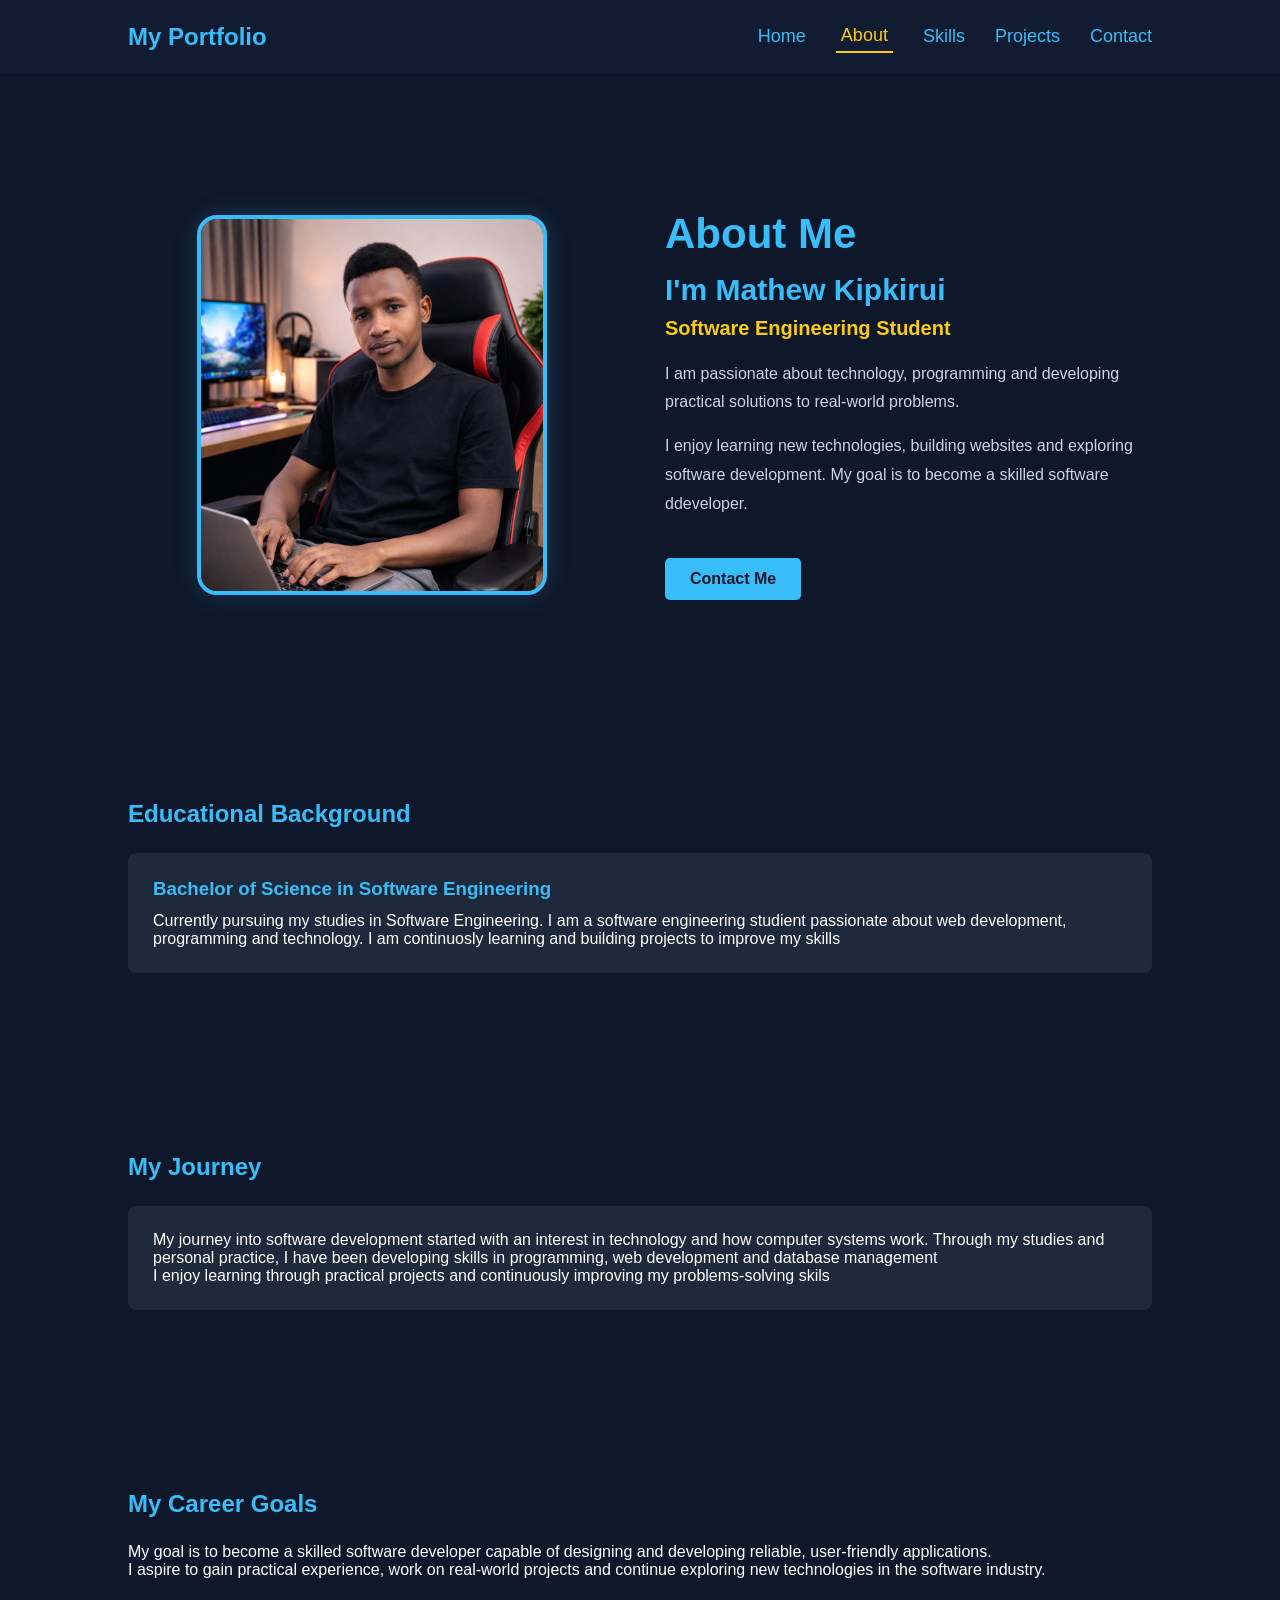
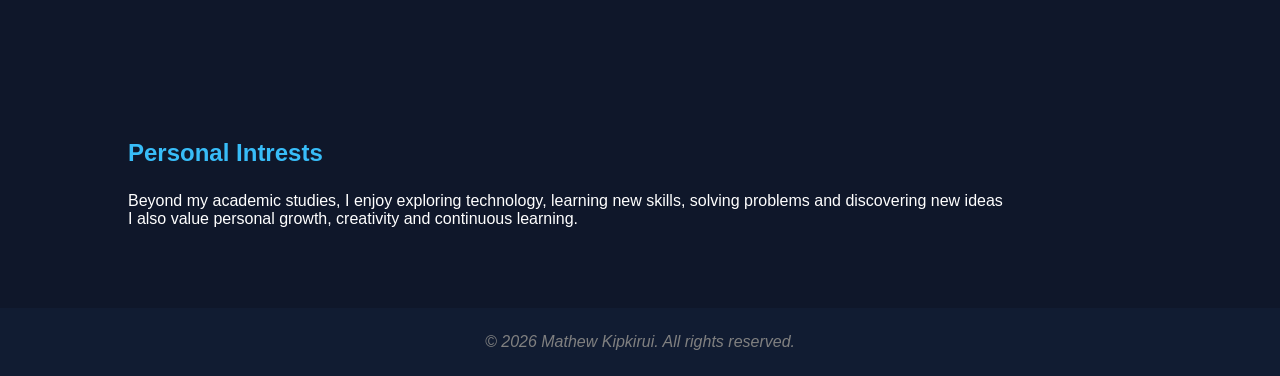
==== About.html @ 4ee6c103 "My portfolio" ====
<!DOCTYPE html>
<html lang="en">
<head>
    <meta charset="UTF-8">
    <link rel="stylesheet" href="style.css">
    <meta name="viewport" content="width=device-width, initial-scale=1.0">
    <title>Document</title>
</head>
<body>
    <header>
        <h2 class="logo">My Portfolio</h2>
        <button class="menu-toggle"
    onclick="toggleMenu()">☰</button>
        <nav id="nav-menu">
            <a href="Home.html">Home</a>
            <a href="About.html">About</a>
            <a href="Skills.html">Skills</a>
            <a href="Projects.html">Projects</a>
            <a href="Contact.html">Contact</a>
        </nav>
    </header>
    <section class="about">
        <div class="about-container">
            <div class="about-image">
                 <img src="images/file_0000000068a871fdb8680051ba57135e.png" alt="Mathew Kipkirui">
            </div>
        <div class="about-content">
            <h1>About Me</h1>
            <h2>I'm Mathew Kipkirui</h2>
            <h3>Software Engineering Student</h3>
            <p>
                I am passionate about technology, programming and developing practical solutions to real-world problems.
            </p>
            <p>
                I enjoy learning new technologies, building websites and exploring software development. My goal is to become a skilled software ddeveloper.
            </p>
            <a href="Contact.html" class="btn">Contact Me</a>
        </div>
    </section>

    <section class="education">
        <h2>Educational Background</h2>
        <div class="project-card">
            <h3>Bachelor of Science in Software Engineering</h3>

            <p>Currently pursuing my studies in Software Engineering.
                I am a software engineering studient passionate about web development, programming and technology. 
                I am continuosly learning and building projects to improve my skills
            </p>
        </div>
    </section>

    <section class="journey">
        <h2>My Journey</h2>
        <div class="project-card">
        <p>
            My journey into software development started with an interest in technology and how computer systems work.
            Through my studies and personal practice, I have been developing skills in programming, web development and database management
        </p>
        <p>
            I enjoy learning through practical projects and continuously improving my problems-solving skils
        </p>
        </div>

    </section>
    <section class="goals">
        <h2>My Career Goals</h2>

        <p>
            My goal is to become a skilled software developer capable of designing and developing reliable, user-friendly applications.
        </p>
        <p>
            I aspire to gain practical experience, work on real-world projects and continue exploring new technologies in the software industry.
        </p>
    </section>

    <section class="interest">
        <h2>Personal Intrests</h2>
        <p>
            Beyond my academic studies, I enjoy exploring technology, learning new skills, solving problems and discovering new ideas
        </p>
        <p>
            I also value personal growth, creativity and continuous learning.
        </p>
    </section>
    <footer>
        <p><i>&copy; 2026 Mathew Kipkirui. All rights reserved.</i></p>
    </footer>

    <script src="script.js"></script>
</body>
</html>
---- style.css ----
* {
    margin: 0;
    padding: 0;
    box-sizing: border-box;
    scroll-behavior: smooth;
}

body{
    font-family: arial, sans-serif;
    background: #0f172a;
    color: white;
    padding-top: 90px;

}
header{
    display: flex;
    position: fixed;
    top: 0;
    left: 0;
    width: 100%;
    z-index: 1000;
    justify-content: space-between;
    align-items: center;
    padding: 20px 10%;
    background: #111c32;
    box-sizing: border-box;
}
html{
    scroll-behavior: smooth;
    scroll-padding-top: 90px;
}
.logo{
    color: #38bdf8;
    margin: 0;
}
nav{
    display: flex;
    align-items: center;
    gap: 30px;
}
nav a{
    color: #38bdf8;
    text-decoration: none;
    font-size: 18px;
    transition: 0.3s;

}
nav a.active{
    color: #facc15;
    border-bottom: 2px solid #facc15;
    padding: 5px;
}
nav a:hover{
    color: #facc15;

}

section{
    padding: 80px 10%;
}

.hero{
    min-height: 100vh;
    display: flex;
    align-items: center;
    justify-content: space-between;
    gap: 40px;
    background: #111c32;
    color: white;
    padding-top: 120px;
}

.hero h1{
    font-size: 50px;
    color: #38bdf8;
    margin: 15px 0;
}
.hero-text{
    flex: 1;
}

.hero-image{
    flex: 1;
    display: flex;
    justify-content: center;
    cursor: pointer;
    transition: 0.5s ease;
}
.hero-image img{
    width: 300px;
    height: 300px;
    object-fit: cover;
    object-position: center top;
    border-radius: 50%;
    border: 5px solid #38bdf8;
    box-shadow: 0 0 25px rgba(56, 189, 248, 0.3);
    
}
.hero-image img:hover{
    opacity: 0.8;
    filter: brightness(1.1);
}
.menu-toggle{
    display: none;
    background: none;
    border: none;
    color: white;
    font-size: 28px;
    cursor: pointer;
}

@media screen and (max-width: 768px) {
    header{
        flex-direction: row;
        padding: 15px 5%;
        gap: 15px;
        position: fixed;
        top: 0;
        left: 0;
        width: 100%;
        box-sizing: border-box;
        display: flex;
        justify-content: space-between;
        align-items: center;

    }
    .logo{
        font-size: 22px;
    }
    .menu-toggle{
        display: block;
    }
    nav{
        display: none;
        position: absolute;
        top: 100%;
        left: 0;
        width: 100%;
        background: #111c32;
        flex-direction: column;
        align-items: center;
        justify-content: center;
        gap: 20px;
        padding: 20px 0;
    }
    nav a{
        font-size: 15px;
    }
    nav.active{
        display: flex;

        
    }
    .hero {
        flex-direction: column-reverse;
        text-align: center;
        justify-content: center;
        padding: 40px 5%;
        gap: 30px;
    }

    .hero-image img{
        width: 220px;
        height: 220px;
        max-width: 100%;
    }
    .about-container{
        flex-direction: column;
        text-align: center;
    }
    .about-image img{
        width: 240px;
        height: 280px;
    }
    .about-content h1{
        font-size: 32px;
    }
    .about-content h2{
        font-size: 25px;
        }
    
}

.btn{
    display: inline-block;
    margin-top: 25px;
    padding: 12px 25px;
    background: #38bdf8;
    color: #0f172a;
    text-decoration: none;
    border-radius: 5px;
    font-weight: bold;
}

section h2{
    margin-bottom: 25px;
    color: #38bdf8;
}

.skills {
    display: flex;
    flex-wrap: wrap;
    gap: 15px;
}

.skills span {
    background: #1e293b;
    padding: 15px 25px;
    border-radius: 8px;
}

.project-card{
    background: #1e293b;
    padding: 25px;
    margin-bottom: 20px;
    border-radius: 8px;
}
.project-card h3 {
    margin-bottom: 12px;
    color: #38bdf8;
}
#about p, #contact p {
    line-height: 1.8;
}

footer {
    text-align: center;
    padding: 25px;
    background: #111c32;
    color: grey;
}
.social-icons {
    display: flex;
    gap: 20px;
    margin-top: 20px;
}
.social-icons a{
    display: inline-block;
    padding: 8px 10px;
    background: #00abf0;
    color: white;
    text-decoration: none;
    border-radius: 8px;
    font-size: 16px;

}
.social-icons a:hover{
    background: #0077b5;
}
.hero-content{
    max-width: 600px;
}

.hero-content h3{
    font-size: 20px;
    color: #00bcd4;
}

.hero-content h1{
    font-size: 45px;
    margin: 15px 0;

}
.hero-content h1 span{
    color: #00bcd4;
}
.hero-content p{
    font-size: 16px;
    line-height: 1.8;
    color: #ccc;
}
.hero-buttons{
    margin-top: 30px;
    display: flex;
    gap: 15px;
}


/* ABOUT PAGE */

.about {
    min-height: 70vh;
    display: flex;
    align-items: center;
    background: #0f172a;
}

.about-container {
    display: flex;
    align-items: center;
    justify-content: space-between;
    gap: 50px;
    width: 100%;
}

.about-image {
    flex: 1;
    display: flex;
    justify-content: center;
}

.about-image img {
    width: 350px;
    height: 380px;
    object-fit: cover;
    border-radius: 20px;
    border: 4px solid #38bdf8;
    box-shadow: 0 0 25px rgba(56, 189, 248, 0.2);
    object-position: center top;
}

.about-content {
    flex: 1;
}

.about-content h1 {
    font-size: 42px;
    color: #38bdf8;
    margin-bottom: 15px;
}

.about-content h2 {
    font-size: 30px;
    margin-bottom: 10px;
}

.about-content h3 {
    color: #facc15;
    font-size: 20px;
    margin-bottom: 20px;
}

.about-content p {
    font-size: 16px;
    line-height: 1.8;
    margin-bottom: 15px;
    color: #cbd5e1;
}

.about-btn {
    display: inline-block;
    margin-top: 15px;
    padding: 12px 25px;
    background: #38bdf8;
    color: #0f172a;
    text-decoration: none;
    border-radius: 5px;
    font-weight: bold;
    transition: 0.3s;
}

.about-btn:hover {
    background: #facc15;
}
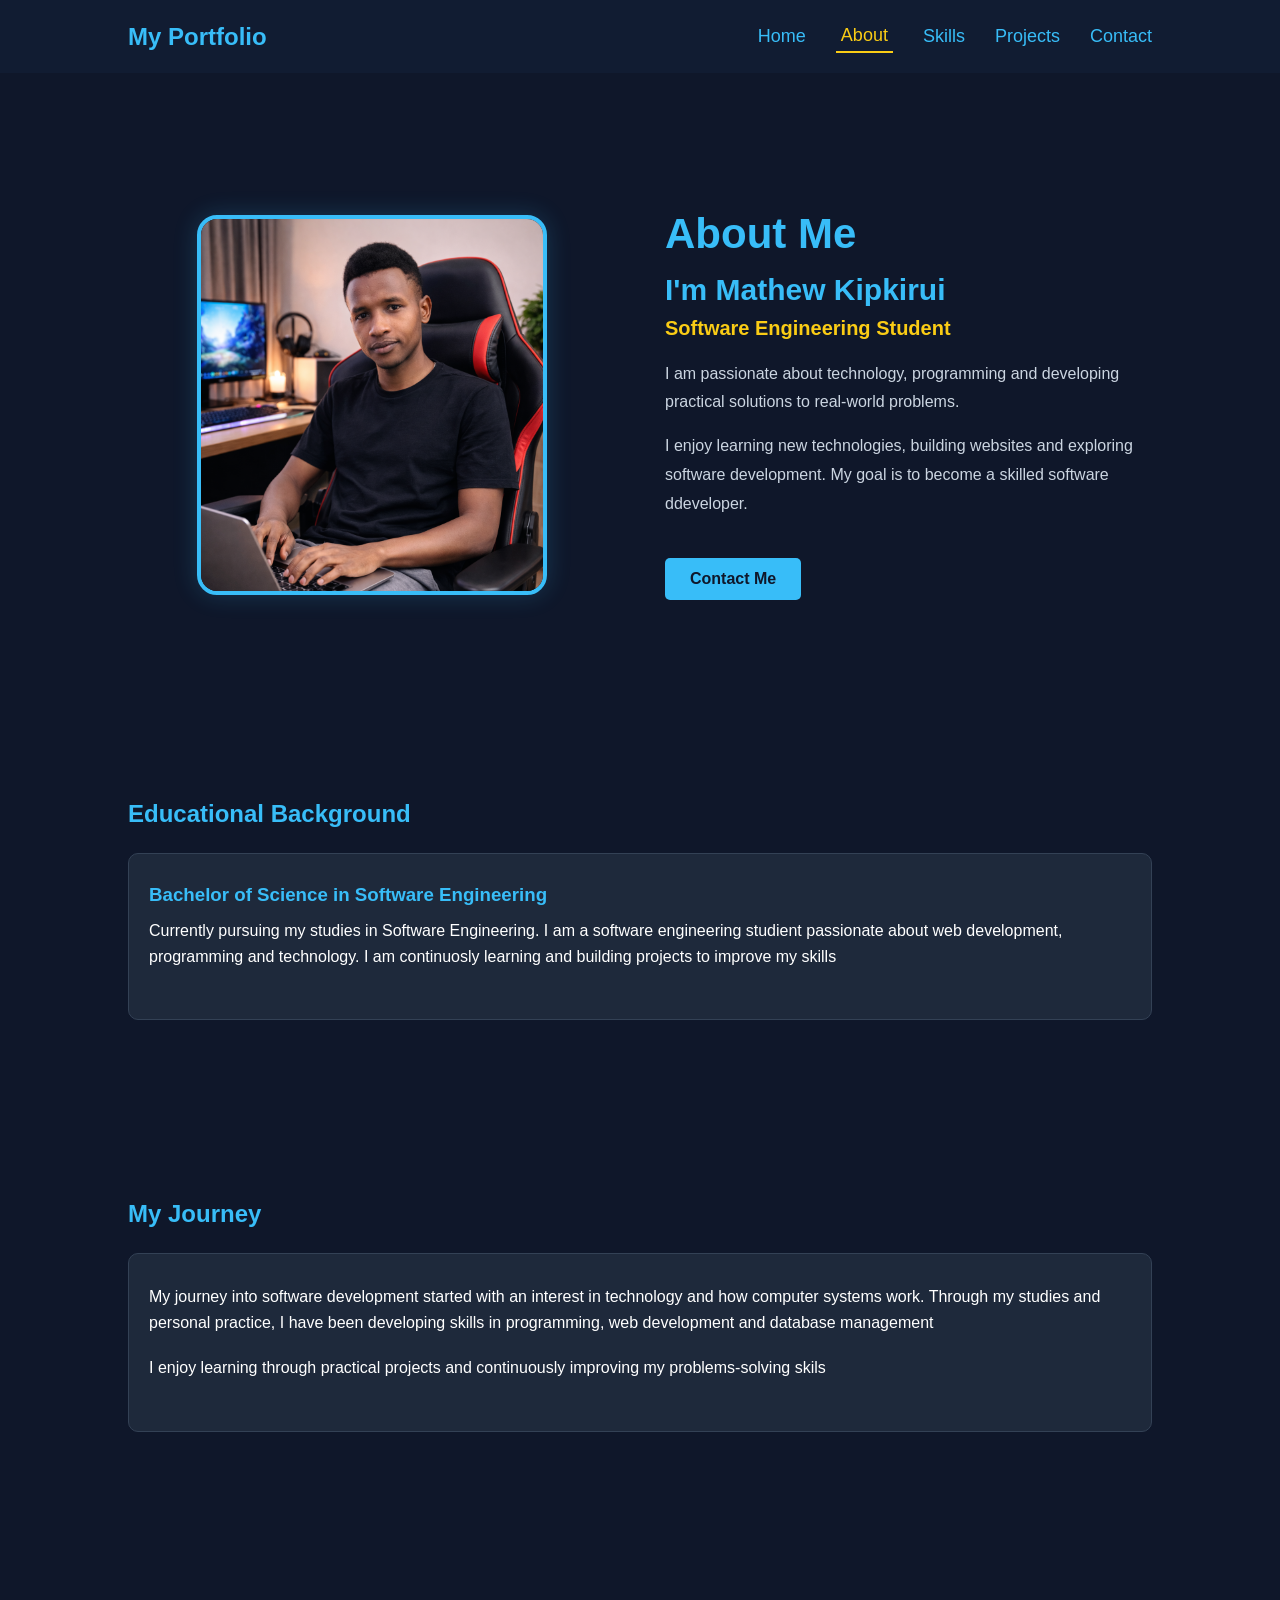
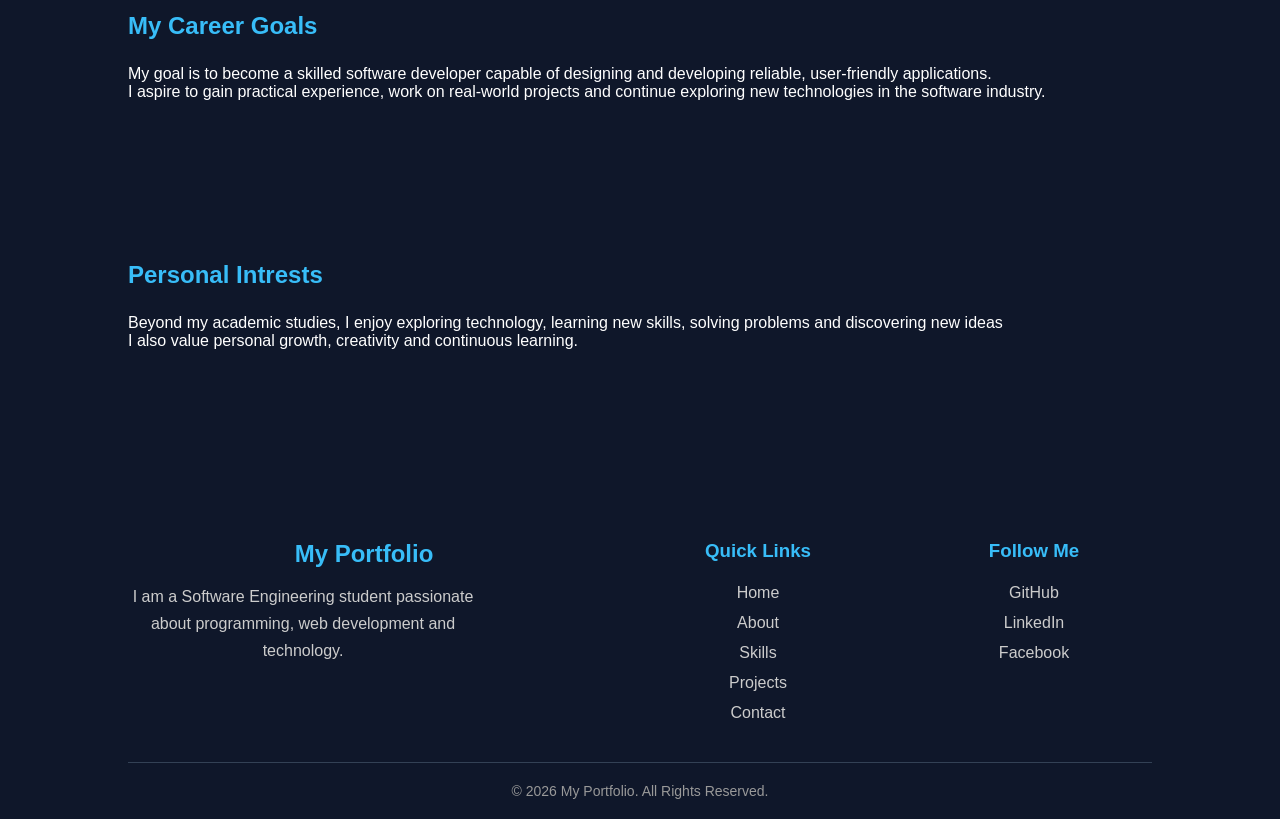
==== commit 0595d97c: "my portfolio" ====
--- a/About.html
+++ b/About.html
@@ -83,9 +83,48 @@
             I also value personal growth, creativity and continuous learning.
         </p>
     </section>
-    <footer>
-        <p><i>&copy; 2026 Mathew Kipkirui. All rights reserved.</i></p>
-    </footer>
+    
+
+<footer class="footer">
+
+    <div class="footer-container">
+
+        <div class="footer-about">
+            <h2>My Portfolio</h2>
+            <p>
+                I am a Software Engineering student
+                passionate about programming, web development
+                and technology.
+            </p>
+        </div>
+
+        <div class="footer-links">
+            <h3>Quick Links</h3>
+            <a href="Home.html">Home</a>
+            <a href="About.html">About</a>
+            <a href="Skills.html">Skills</a>
+            <a href="Projects.html">Projects</a>
+            <a href="Contact.html">Contact</a>
+        </div>
+
+        <div class="footer-social">
+            <h3>Follow Me</h3>
+            <a href="https://github.com/kipkirui-eng"
+               target="_blank">GitHub</a>
+            <a href="#" target="_blank">LinkedIn</a>
+            <a href="#" target="_blank">Facebook</a>
+        </div>
+
+    </div>
+
+    <div class="footer-bottom">
+        <p>
+            &copy; 2026 My Portfolio.
+            All Rights Reserved.
+        </p>
+    </div>
+
+</footer>
 
     <script src="script.js"></script>
 </body>
--- a/style.css
+++ b/style.css
@@ -177,8 +177,52 @@
     }
     .about-content h2{
         font-size: 25px;
-        }
+    }
+    .skills-container{
+        grid-template-columns: 1fr;
+    }
+    .project-container{
+        grid-template-columns: 2, 1fr;
+    }
+    .contact-section{
+        padding: 45px 6%;
+    }
+    .contact-container{
+        grid-template-columns: 1fr;
+    }
+    .contact-section h1{
+        font-size: 28px;
+    }
+    .contact-info,
+    .contact-form{
+        padding: 22px;
+    }
+    .footer{
+        padding: 40px 7% 20px;
+    }
+    .footer-container{
+        grid-template-columns: 1fr;
+        gap: 30px;
+    }
+    .footer-about p{
+        max-width: 100%;
+    }
+    .footer-bottom{
+        line-height: 1.6;
+    }
+
     
+}
+@media (max-width: 480px) {
+    .skills-container{
+        grid-template-columns: 1fr;
+    }
+    .project-container{
+        grid-template-columns: 1fr;
+    }
+    .project-section{
+        padding: 40px 6%
+    }
 }
 
 .btn{
@@ -274,9 +318,6 @@
     display: flex;
     gap: 15px;
 }
-
-
-/* ABOUT PAGE */
 
 .about {
     min-height: 70vh;
@@ -352,3 +393,226 @@
 .about-btn:hover {
     background: #facc15;
 }
+.skills-section{
+    padding: 80px 10%;
+    text-align: center;
+}
+.skills-section h1{
+    font-size: 35px;
+    margin-bottom: 15px;
+    color: #666;
+}
+.skills-section > p{
+    margin-bottom: 40px;
+    color: #666;
+
+}
+.skills-container{
+    display: grid;
+    grid-template-columns: repeat(3, 1fr);
+    gap: 25px;
+}
+.skills-card{
+    background: #1e293b;
+    padding: 30px 20px;
+    border-radius: 10px;
+    transition: 0.3s;
+    
+    
+}
+.skills-card h3{
+    color: #38bdf8;
+    margin-bottom: 15px;
+   
+}
+.skill-card p{
+    color: white;
+     line-height: 1.6;
+
+}
+.skills-card:hover{
+    transform: translate(-10px);
+}
+.skills-progress{
+    width: 100%;
+    height: 8px;
+    background: #334155;
+    border-radius: 10px;
+    margin: 20px 0 10px;
+    overflow: hidden;
+}
+.progress-bar{
+    height: 100%;
+    background: #38bdf8;
+    border-radius: 10px;
+}
+.html{
+    width: 82%;
+}
+.css{
+    width: 60%;
+}
+.javascript{
+    width: 32%;
+}
+.python{
+    width: 55%;
+}
+.mysql{
+    width: 40%;
+}
+.django{
+    width: 35%;
+}
+.skills-card small{
+    color: #38bdf8;
+}
+.project-section{
+    padding: 80px 10%;
+    text-align: center;
+}
+.project-section h1{
+    color: #38bdf8;
+    font-size: 35px;
+    margin-bottom: 15px;
+}
+.project-section > p{
+    color: #ccc;
+    margin-bottom: 40px;
+    line-height: 1.6;
+}
+.project-container{
+    display: grid;
+    grid-template-columns: repeat(3, 1fr);
+    gap: 25px;
+}
+.project-card{
+    background: #1e293b;
+    padding: 30px 20px;
+    border-radius: 10px;
+    border: 1px solid #334155;
+    transition: 0.3s;
+}
+.project-card p{
+    color: white;
+    line-height: 1.6;
+    margin-bottom: 20px;
+}
+.project-card a{
+    color: #38bdf8;
+    text-decoration: none;
+}
+.project-card:hover{
+    transform: translate(-8px);
+}
+.contact-section{
+    padding: 80px 10%;
+    text-align: center;
+}
+.contact-section h1{
+    color: #38bdf8;
+    font-size: 35px;
+    margin-bottom: 15px;
+}
+.contact-intro{
+    color: #ccc;
+    margin-bottom: 40px;
+    line-height: 1.6;
+}
+.contact-container{
+    display: grid;
+    grid-template-columns: 1fr 1.5fr;
+    gap: 30px;
+    text-align: left;
+}
+.contact-info,
+.contact-form{
+    background: #1e293b;
+    padding: 30px;
+    border-radius: 10px;
+
+}
+.contact-info h2{
+    color: #38bdf8;
+    margin-bottom: 25px;
+}
+.contact-info h2{
+    color: #38bdf8;
+    margin-bottom: 25px;
+}
+.contact-info p{
+    color: white;
+    margin-bottom: 20px;
+}
+.contact-form{
+    display: flex;
+    flex-direction: column;
+    gap: 15px;
+}
+.contact-form input,
+.contact-form textarea{
+    padding: 14px;
+    border: 1px solid #334155;
+    border-radius: 6px;
+    background: #0f172a;
+    color: white;
+    outline: none;
+    width: 100%;
+    box-sizing: border-box;
+}
+.contact-form button{
+    padding: 14px;
+    background: #38bdf8;
+    border: none;
+    border-radius: 6px;
+    cursor: pointer;
+    font-weight: bold;
+}
+.footer{
+    background: #0f172a;
+    color: white;
+    padding: 50px 10% 20px;
+    margin-top: 60px;
+}
+.footer-container{
+    display: grid;
+    grid-template-columns: 2fr 1fr 1fr;
+    gap: 40px;
+}
+.footer-about h2{
+    color: #38bdf8;
+    margin-bottom: 15px;
+}
+.footer-about p{
+    color: #ccc;
+    line-height: 1.7;
+    max-width: 350px;
+}
+
+.footer-links,
+.footer-social {
+    display: flex;
+    flex-direction: column;
+    gap: 12px;
+}
+.footer-links h3,
+.footer-social h3{
+    color: #38bdf8;
+    margin-bottom: 10px;
+}
+.footer a{
+    color: #ccc;
+    text-decoration: none;
+    transition: 0.3s;
+}
+.footer a:hover{
+    color: #38bdf8;
+}
+.footer-bottom{
+    border-top: 1px solid #334155;
+    margin-top: 40px;
+    padding-top: 20px;
+    text-align: center;
+    color: #999;
+    font-size: 14px;
+}
